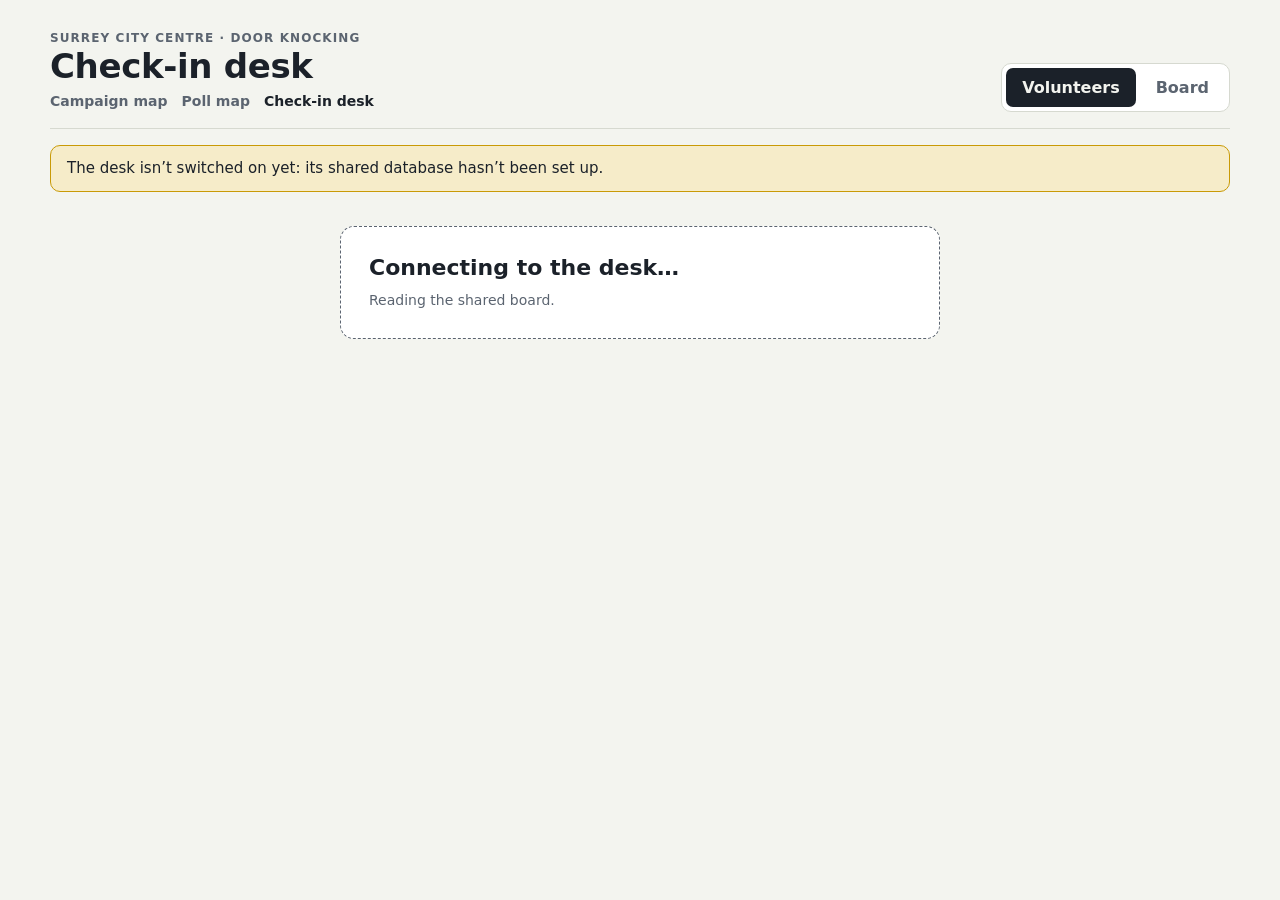
==== desk.html @ 014f194e "Start the canvass maps without any campaign data The campaign map, poll map, check-in desk and Voted" ====
<!doctype html>
<html lang="en">
<head>
<meta charset="utf-8">
<meta name="viewport" content="width=device-width, initial-scale=1, viewport-fit=cover">
<meta name="robots" content="noindex, nofollow">
<!-- The desk talks only to the campaign's Firebase Realtime Database (the shared board; no voter data); nothing else may leave
     the page. Firebase's long-polling fallback loads scripts from the database host, so script-src names it too. -->
<meta http-equiv="Content-Security-Policy" content="default-src 'none'; script-src 'self' https://*.firebaseio.com https://*.firebasedatabase.app; style-src 'self' 'unsafe-inline' https://fonts.googleapis.com; font-src https://fonts.gstatic.com; img-src 'self' data:; connect-src https://*.firebaseio.com wss://*.firebaseio.com https://*.firebasedatabase.app wss://*.firebasedatabase.app; frame-src https://*.firebaseio.com https://*.firebasedatabase.app; form-action 'none'; base-uri 'none'">
<title>City Centre Check-In</title>
<link rel="preconnect" href="https://fonts.googleapis.com">
<link rel="preconnect" href="https://fonts.gstatic.com" crossorigin>
<link rel="stylesheet" href="https://fonts.googleapis.com/css2?family=Archivo:wdth,wght@62..125,500..900&family=IBM+Plex+Sans+Condensed:wght@400;500;600;700&display=swap">
<style>
/* Layout: an office kiosk. One calm column for volunteers (name in, route out), and a wide board for the coordinator.
   Same family as the campaign maps: ink on paper, campaign blue for "out", gold for the GOTV plan, green for done. */
:root {
  --paper: #f3f4ef; --card: #ffffff; --ink: #1b2129; --muted: #5b6470; --rule: #d6d9d0; --soft: #e8eae3;
  --blue: #2459c2; --blue-soft: #dfe8fa; --gold: #c99a06; --gold-soft: #f6ecc9; --green: #1d7a44; --green-soft: #dcefe2; --red: #b3261e;
  --display: "Archivo", "Arial Narrow", system-ui, sans-serif;
  --body: "IBM Plex Sans Condensed", "Arial Narrow", "Roboto Condensed", system-ui, sans-serif;
}
@media (prefers-color-scheme: dark) {
  :root:not([data-theme="light"]) {
    --paper: #12161c; --card: #1a1f26; --ink: #e8ebef; --muted: #9ba4af; --rule: #2e353e; --soft: #232931;
    --blue: #6f9bf0; --blue-soft: #1d2b46; --gold: #e2b52a; --gold-soft: #3a3115; --green: #4fbf7d; --green-soft: #173323; --red: #ff7a6e;
    color-scheme: dark;
  }
}
:root[data-theme="dark"] {
  --paper: #12161c; --card: #1a1f26; --ink: #e8ebef; --muted: #9ba4af; --rule: #2e353e; --soft: #232931;
  --blue: #6f9bf0; --blue-soft: #1d2b46; --gold: #e2b52a; --gold-soft: #3a3115; --green: #4fbf7d; --green-soft: #173323; --red: #ff7a6e;
  color-scheme: dark;
}
[hidden] { display: none !important; }
body { background: var(--paper); color: var(--ink); font: 400 16px/1.45 var(--body); -webkit-font-smoothing: antialiased; }
.wrap { max-width: 1180px; margin: 0 auto; padding-inline: 20px; padding-block: 0 48px; }
button, input, select, textarea { font: inherit; color: inherit; }
.num { font-variant-numeric: tabular-nums; }
:focus-visible { outline: 3px solid var(--blue); outline-offset: 2px; }

/* header */
.top { display: flex; flex-wrap: wrap; align-items: end; justify-content: space-between; gap: 12px 24px; padding-block: 22px 16px; border-bottom: 1px solid var(--rule); }
.brand p { margin: 0; font-size: 12px; font-weight: 600; letter-spacing: .09em; text-transform: uppercase; color: var(--muted); }
.brand h1 { margin: 2px 0 0; font: 800 34px/1 var(--display); font-stretch: 112%; letter-spacing: -.01em; }
.maps-nav { display: flex; flex-wrap: wrap; gap: 2px 14px; margin-top: 8px; font-size: 14px; }
.maps-nav a { color: var(--muted); font-weight: 600; text-decoration: none; }
.maps-nav a:hover { color: var(--ink); text-decoration: underline; }
.maps-nav a[aria-current="page"] { color: var(--ink); }
.tabs { display: flex; gap: 4px; padding: 4px; border-radius: 10px; background: var(--card); border: 1px solid var(--rule); }
.tabs button { all: unset; cursor: pointer; padding: 8px 16px; border-radius: 7px; font-weight: 700; color: var(--muted); }
.tabs button[aria-selected="true"] { background: var(--ink); color: var(--paper); }
.tabs button:focus-visible { outline: 3px solid var(--blue); }
.banner { margin-top: 16px; padding: 12px 16px; border-radius: 10px; background: var(--gold-soft); border: 1px solid var(--gold); font-size: 15px; }
.banner:empty { display: none; }

/* buttons and fields */
.btn { display: inline-flex; align-items: center; justify-content: center; gap: 8px; padding: 11px 18px; border-radius: 9px; border: 1px solid var(--rule);
  background: var(--card); font-weight: 700; cursor: pointer; min-height: 46px; box-sizing: border-box; }
.btn:hover { border-color: var(--muted); }
.btn.primary { background: var(--ink); border-color: var(--ink); color: var(--paper); }
.btn.go { background: var(--blue); border-color: var(--blue); color: #fff; }
.btn.small { min-height: 34px; padding: 6px 12px; font-size: 14px; }
.btn.quiet { background: transparent; border-color: transparent; color: var(--muted); }
.btn:disabled { opacity: .5; cursor: progress; }
label.field { display: grid; gap: 6px; font-weight: 600; font-size: 14px; }
label.field input, label.field textarea { padding: 12px 14px; border-radius: 9px; border: 1px solid var(--rule); background: var(--card); min-width: 0; }
label.field small { font-weight: 400; color: var(--muted); }
.row { display: flex; flex-wrap: wrap; gap: 10px; align-items: center; }

/* volunteer side */
.kiosk { max-width: 600px; margin: 34px auto 0; display: grid; gap: 22px; }
.kiosk h2 { margin: 0; font: 800 30px/1.1 var(--display); font-stretch: 104%; text-wrap: balance; }
.kiosk .lead { margin: 0; color: var(--muted); font-size: 17px; }
.namebox { display: grid; grid-template-columns: 1fr auto; gap: 10px; }
.namebox input { font-size: 22px; padding: 14px 16px; border-radius: 12px; border: 2px solid var(--ink); background: var(--card); min-width: 0; }
.namebox .btn { font-size: 18px; padding-inline: 24px; }
.ticket { display: grid; gap: 14px; padding: 24px; border-radius: 16px; background: var(--card); border: 2px solid var(--ink); box-shadow: 0 10px 30px rgb(0 0 0 / .08); }
.ticket .for { margin: 0; font-size: 15px; color: var(--muted); }
.ticket .code { margin: 0; font: 900 76px/.9 var(--display); font-stretch: 86%; letter-spacing: -.02em; }
.ticket .where { margin: 0; font-size: 18px; font-weight: 600; }
.facts { display: grid; grid-template-columns: repeat(3, minmax(0, 1fr)); gap: 10px; }
.facts div { padding: 10px 12px; border-radius: 10px; background: var(--soft); }
.facts b { display: block; font: 800 24px/1.1 var(--display); font-variant-numeric: tabular-nums; }
.facts span { font-size: 13px; color: var(--muted); }
.ticket .streets { margin: 0; font-size: 15px; }
.ticket .pick { margin: 0; padding: 12px 14px; border-radius: 10px; background: var(--gold-soft); font-size: 16px; }
.note { color: var(--muted); font-size: 14px; margin: 0; }
.choice { display: grid; gap: 8px; }
.choice button { text-align: left; justify-content: flex-start; }
.form { display: grid; gap: 14px; padding: 20px; border-radius: 14px; background: var(--card); border: 1px solid var(--rule); }
.form .three { display: grid; grid-template-columns: repeat(3, minmax(0, 1fr)); gap: 10px; }
.seg { display: inline-flex; gap: 4px; padding: 4px; border-radius: 10px; background: var(--soft); flex-wrap: wrap; }
.seg button { all: unset; cursor: pointer; padding: 9px 14px; border-radius: 7px; font-weight: 700; color: var(--muted); }
.seg button[aria-pressed="true"] { background: var(--card); color: var(--ink); box-shadow: 0 1px 3px rgb(0 0 0 / .15); }
.seg button:focus-visible { outline: 3px solid var(--blue); }
.err { color: var(--red); font-weight: 600; margin: 0; }
.err:empty { display: none; }

/* board */
.board { display: grid; gap: 26px; margin-top: 24px; }
.stats { display: grid; grid-template-columns: repeat(auto-fit, minmax(150px, 1fr)); gap: 12px; }
.stat { padding: 14px 16px; border-radius: 12px; background: var(--card); border: 1px solid var(--rule); }
.stat b { display: block; font: 800 32px/1 var(--display); font-variant-numeric: tabular-nums; }
.stat span { font-size: 13px; color: var(--muted); }
.bar { display: flex; height: 10px; border-radius: 5px; overflow: hidden; background: var(--soft); margin-top: 10px; gap: 2px; }
.bar i { display: block; height: 100%; }
.section-head { display: flex; flex-wrap: wrap; justify-content: space-between; align-items: baseline; gap: 8px 16px; }
.section-head h2 { margin: 0; font: 800 20px/1.2 var(--display); }
.switch { display: inline-flex; align-items: center; gap: 10px; cursor: pointer; font-weight: 600; font-size: 15px; }
.switch input { width: 20px; height: 20px; accent-color: var(--ink); }
.polls { display: grid; grid-template-columns: repeat(auto-fill, minmax(92px, 1fr)); gap: 8px; }
.pchip { padding: 8px 10px; border-radius: 9px; border: 1px solid var(--rule); background: var(--card); font-size: 13px; min-width: 0; }
.pchip b { display: block; font: 800 17px/1.1 var(--display); }
.pchip span { display: block; color: var(--muted); overflow: hidden; text-overflow: ellipsis; white-space: nowrap; }
.pchip.out { background: var(--blue-soft); border-color: var(--blue); }
.pchip.done { background: var(--green-soft); border-color: var(--green); }
.pchip.part { background: var(--gold-soft); border-color: var(--gold); }
.legend { display: flex; flex-wrap: wrap; gap: 6px 16px; font-size: 13px; color: var(--muted); }
.legend i { display: inline-block; width: 11px; height: 11px; border-radius: 3px; margin-right: 5px; vertical-align: -1px; border: 1px solid var(--rule); }
.table-wrap { overflow-x: auto; border-radius: 12px; border: 1px solid var(--rule); background: var(--card); }
table { width: 100%; border-collapse: collapse; font-size: 15px; }
th { text-align: left; font-size: 12px; font-weight: 700; letter-spacing: .06em; text-transform: uppercase; color: var(--muted); padding: 10px 12px; border-bottom: 1px solid var(--rule); white-space: nowrap; }
td { padding: 10px 12px; border-bottom: 1px solid var(--soft); vertical-align: middle; }
tr.group td { background: var(--soft); font-weight: 700; font-size: 13px; letter-spacing: .04em; text-transform: uppercase; color: var(--muted); padding-block: 7px; }
td.code { font: 800 18px/1 var(--display); white-space: nowrap; }
td.acts { white-space: nowrap; text-align: right; }
.pill { display: inline-flex; align-items: center; gap: 6px; padding: 3px 10px; border-radius: 999px; font-size: 13px; font-weight: 700; white-space: nowrap; border: 1px solid var(--rule); }
.pill::before { content: ""; width: 8px; height: 8px; border-radius: 50%; background: currentColor; }
.pill.open { color: var(--muted); }
.pill.out { color: var(--blue); background: var(--blue-soft); border-color: transparent; }
.pill.done { color: var(--green); background: var(--green-soft); border-color: transparent; }
.pill.part { color: var(--ink); background: var(--gold-soft); border-color: transparent; }
.who { display: block; font-size: 13px; color: var(--muted); }
.log { list-style: none; margin: 0; padding: 0; display: grid; gap: 6px; font-size: 14px; }
.log li { display: grid; grid-template-columns: 70px 1fr; gap: 10px; }
.log time { color: var(--muted); font-variant-numeric: tabular-nums; }
details.admin { padding: 14px 16px; border-radius: 12px; background: var(--card); border: 1px solid var(--rule); }
details.admin summary { cursor: pointer; font-weight: 700; }
details.admin textarea { width: 100%; box-sizing: border-box; min-height: 120px; font: 13px/1.4 ui-monospace, monospace; }
.empty { padding: 28px; border-radius: 14px; border: 1px dashed var(--muted); background: var(--card); display: grid; gap: 8px; }
.empty h2 { margin: 0; font: 800 22px/1.2 var(--display); }

/* overlay for board actions */
.overlay { position: fixed; inset: 0; z-index: 20; background: rgb(0 0 0 / .45); display: grid; place-items: center; padding: 16px; }
.overlay .form { width: min(520px, 100%); box-shadow: 0 20px 60px rgb(0 0 0 / .35); }
.overlay h3 { margin: 0; font: 800 22px/1.2 var(--display); }

@media (max-width: 640px) {
  .brand h1 { font-size: 26px; }
  .ticket .code { font-size: 58px; }
  .facts, .form .three { grid-template-columns: 1fr 1fr; }
  .namebox { grid-template-columns: 1fr; }
  td, th { padding-inline: 8px; }
}
@media (prefers-reduced-motion: reduce) { * { transition: none !important; } }
</style>
</head>
<body>
<div class="wrap">
  <header class="top">
    <div class="brand">
      <p>Surrey City Centre · door knocking</p>
      <h1>Check-in desk</h1>
      <nav class="maps-nav" aria-label="Maps"><a href="index.html">Campaign map</a><a href="polls.html">Poll map</a><a href="desk.html" aria-current="page">Check-in desk</a></nav>
    </div>
    <div class="tabs" role="tablist" aria-label="Sections">
      <button type="button" role="tab" id="tab-checkin" aria-selected="true" aria-controls="checkin">Volunteers</button>
      <button type="button" role="tab" id="tab-board" aria-selected="false" aria-controls="board" tabindex="-1">Board</button>
    </div>
  </header>
  <p class="banner" id="banner" role="status"></p>

  <main id="main">
    <section id="checkin" role="tabpanel" aria-labelledby="tab-checkin">
      <div class="kiosk" id="kiosk" aria-live="polite"></div>
    </section>
    <section id="board" role="tabpanel" aria-labelledby="tab-board" hidden>
      <div class="board" id="boardBody"></div>
    </section>
  </main>
</div>
<div class="overlay" id="overlay" hidden></div>

<script src="vendor/firebase-app-compat.js"></script>
<script src="vendor/firebase-database-compat.js"></script>
<script src="desk-config.js"></script>
<script src="desk.js"></script>
</body>
</html>
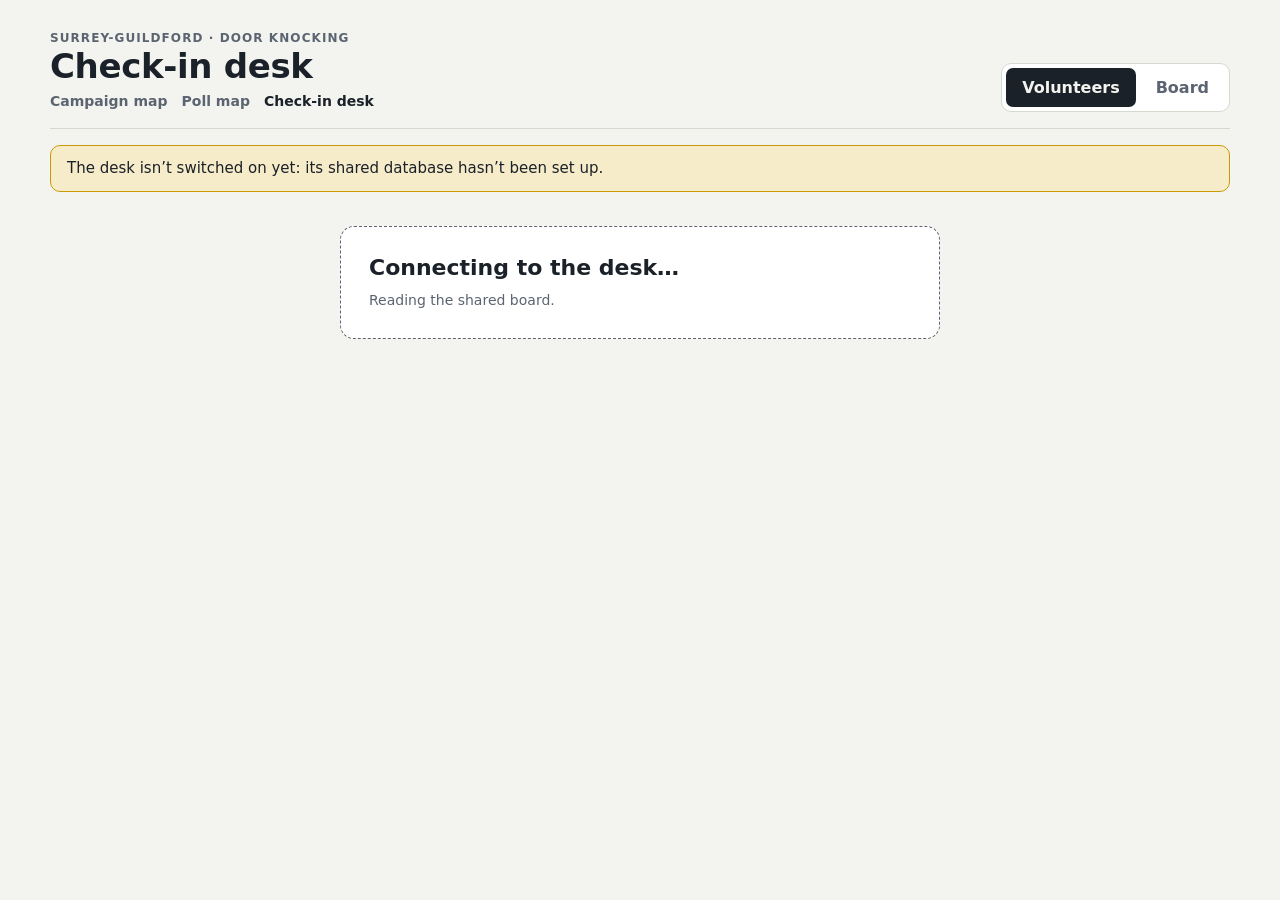
==== commit 442b9780: "Rebuild for Surrey-Guildford and read the Full supporter exports - data/public.js is now Surrey-Guil" ====
--- a/desk.html
+++ b/desk.html
@@ -7,7 +7,7 @@
 <!-- The desk talks only to the campaign's Firebase Realtime Database (the shared board; no voter data); nothing else may leave
      the page. Firebase's long-polling fallback loads scripts from the database host, so script-src names it too. -->
 <meta http-equiv="Content-Security-Policy" content="default-src 'none'; script-src 'self' https://*.firebaseio.com https://*.firebasedatabase.app; style-src 'self' 'unsafe-inline' https://fonts.googleapis.com; font-src https://fonts.gstatic.com; img-src 'self' data:; connect-src https://*.firebaseio.com wss://*.firebaseio.com https://*.firebasedatabase.app wss://*.firebasedatabase.app; frame-src https://*.firebaseio.com https://*.firebasedatabase.app; form-action 'none'; base-uri 'none'">
-<title>City Centre Check-In</title>
+<title>Guildford Check-In</title>
 <link rel="preconnect" href="https://fonts.googleapis.com">
 <link rel="preconnect" href="https://fonts.gstatic.com" crossorigin>
 <link rel="stylesheet" href="https://fonts.googleapis.com/css2?family=Archivo:wdth,wght@62..125,500..900&family=IBM+Plex+Sans+Condensed:wght@400;500;600;700&display=swap">
@@ -160,7 +160,7 @@
 <div class="wrap">
   <header class="top">
     <div class="brand">
-      <p>Surrey City Centre · door knocking</p>
+      <p>Surrey-Guildford · door knocking</p>
       <h1>Check-in desk</h1>
       <nav class="maps-nav" aria-label="Maps"><a href="index.html">Campaign map</a><a href="polls.html">Poll map</a><a href="desk.html" aria-current="page">Check-in desk</a></nav>
     </div>
